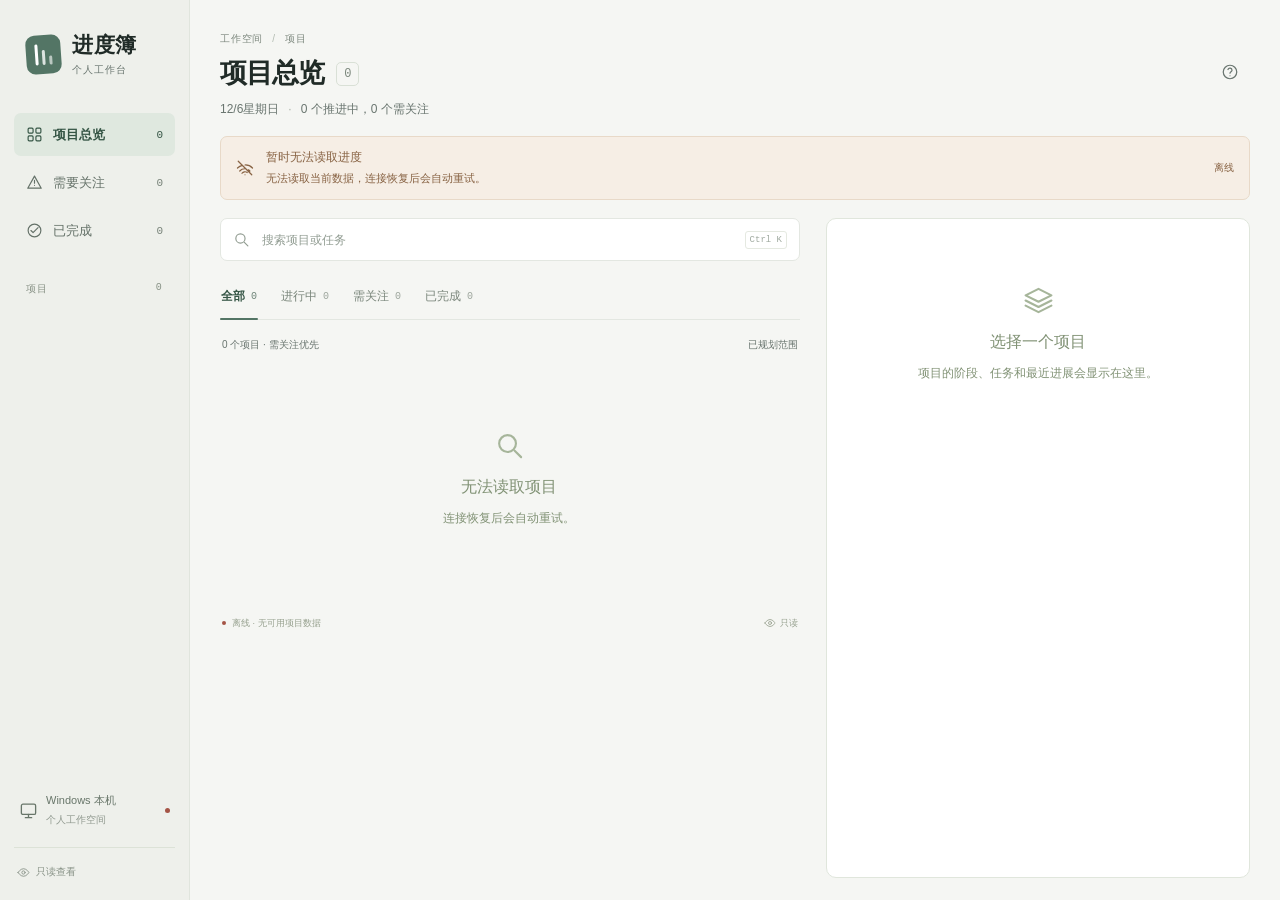
==== web/index.html @ 5579fc82 "接入真实项目查询并修正进度条状态颜色" ====
<!doctype html>
<html lang="zh-CN">
<head>
  <meta charset="UTF-8">
  <meta name="viewport" content="width=device-width, initial-scale=1, viewport-fit=cover">
  <meta name="theme-color" content="#F5F6F3">
  <meta name="description" content="个人项目进度看板，只读查看真实上报。">
  <title>进度簿 · 项目总览</title>
  <link rel="icon" href="data:image/svg+xml,%3Csvg xmlns='http://www.w3.org/2000/svg' viewBox='0 0 40 40'%3E%3Crect width='40' height='40' rx='10' fill='%23537565'/%3E%3Cpath d='M12 28V12M20 28V17M28 28V22' stroke='white' stroke-width='3' stroke-linecap='round'/%3E%3C/svg%3E">
  <style>:root {
  color-scheme: light;
  --canvas: #f5f6f3; --surface: #fff; --sidebar: #eef0eb;
  --ink: #202b27; --muted: #69756f; --faint: #8a938c; --line: #e3e7e1;
  --accent: #537565; --accent-dark: #365646; --accent-soft: #edf3ee;
  --amber: #986124; --amber-soft: #faf2e5; --red: #a45446; --red-soft: #faeeeb;
  --blue: #557386; --mono: "SFMono-Regular", Consolas, "Liberation Mono", monospace;
  --sans: -apple-system, BlinkMacSystemFont, "Segoe UI", "PingFang SC", "Microsoft YaHei", sans-serif;
}
* { box-sizing: border-box; }
html, body { margin: 0; min-height: 100%; }
body { font-family: var(--sans); font-size: 14px; color: var(--ink); background: var(--canvas); -webkit-font-smoothing: antialiased; }
button, input, select { font: inherit; }
button, a, summary { -webkit-tap-highlight-color: transparent; }
button { color: inherit; cursor: pointer; }
button, input { border-radius: 0; }
button { border: 0; background: none; }
a { color: inherit; text-decoration: none; }
button:focus-visible, a:focus-visible, summary:focus-visible, input:focus-visible, [tabindex]:focus-visible { outline: 2px solid var(--accent); outline-offset: 3px; }
button:disabled { cursor: default; }
[hidden] { display: none !important; }
svg { display: block; width: 18px; height: 18px; flex: 0 0 auto; stroke-width: 1.65; }
[data-icon] { display: inline-flex; align-items: center; justify-content: center; flex: 0 0 auto; }
.app-shell { display: flex; height: 100vh; height: 100dvh; min-height: 620px; }
.skip-link { position: fixed; left: 16px; top: -100px; background: white; padding: 12px 18px; z-index: 100; border: 1px solid var(--accent); border-radius: 6px; }
.skip-link:focus { top: 12px; }
.sidebar { flex: 0 0 190px; display: flex; flex-direction: column; background: var(--sidebar); border-right: 1px solid #e0e5dd; padding: 31px 14px 0; }
.brand { display: flex; align-items: center; gap: 11px; padding: 0 12px 36px; font-size: 21px; font-weight: 650; letter-spacing: .03em; }
.brand small { display: block; margin-top: 4px; font-size: 10px; letter-spacing: .1em; font-weight: 450; color: var(--muted); }
.brand-mark { width: 35px; height: 39px; background: var(--accent); border-radius: 9px; display: flex; align-items: flex-end; justify-content: center; gap: 4px; padding-bottom: 9px; transform: rotate(-4deg); }
.brand-mark i { width: 3px; height: 21px; border-radius: 2px; background: white; }
.brand-mark i:nth-child(2) { height: 15px; opacity: .8; }
.brand-mark i:nth-child(3) { height: 9px; opacity: .6; }
.primary-nav { display: grid; gap: 5px; }
.nav-button { width: 100%; display: flex; align-items: center; gap: 10px; padding: 11px 12px; min-height: 43px; color: #647168; font-size: 13px; text-align: left; border-radius: 7px; }
.nav-button:hover { background: #e6ebe3; }
.nav-button.active { background: #dfe8df; color: var(--accent-dark); font-weight: 600; }
.nav-button svg { width: 17px; height: 17px; }
.nav-count { margin-left: auto; font: 11px var(--mono); color: #788379; }
.nav-button.active .nav-count { color: var(--accent-dark); }
.side-section-label { display: flex; justify-content: space-between; padding: 30px 12px 12px; color: #889286; font-size: 10px; letter-spacing: .12em; }
.side-section-label span { font: 10px var(--mono); }
.side-projects { display: grid; gap: 2px; }
.side-project { min-height: 37px; display: flex; align-items: center; gap: 10px; padding: 8px 12px; color: #6b756c; font-size: 12px; border-radius: 6px; }
.side-project:hover, .side-project.selected { color: var(--ink); background: #e7ebe3; }
.tiny-dot { width: 6px; height: 6px; border-radius: 50%; background: var(--faint); flex: 0 0 auto; }
.tiny-dot.active { background: var(--accent); box-shadow: 0 0 0 3px #dfe8de; }
.tiny-dot.blocked { background: var(--red); }
.tiny-dot.review { background: var(--amber); }
.tiny-dot.complete { background: #89988b; }
.sidebar-bottom { margin-top: auto; padding-top: 28px; }
.source-machine { display: flex; align-items: center; gap: 8px; margin: 0 5px 20px; color: #68766a; font-size: 11px; }
.source-machine svg { width: 19px; height: 19px; }
.source-machine small { display: block; font-size: 10px; margin-top: 5px; color: #90998f; }
.source-dot { margin-left: auto; width: 5px; height: 5px; border-radius: 50%; background: #81917f; }
.sidebar-foot { border-top: 1px solid #dce2d7; padding: 17px 3px 21px; color: #8a9489; font-size: 10px; display: flex; align-items: center; gap: 6px; }
.sidebar-foot svg { width: 13px; height: 13px; }
.foot-version { margin-left: auto; font: 9px var(--mono); }
.main { flex: 1; min-width: 0; display: flex; flex-direction: column; padding: 0 30px 22px; }
.main:focus { outline: none; }
.page-header { flex: 0 0 auto; display: flex; align-items: center; justify-content: space-between; gap: 20px; padding: 31px 0 26px; }
.eyebrow { display: flex; align-items: center; gap: 9px; color: #7d887e; font-size: 10px; letter-spacing: .08em; line-height: 1.5; }
.kicker-slash { color: #b2bbb1; }
.mini-brand, .mobile-kicker { display: none; }
.page-heading h1 { font-size: 27px; line-height: 1.25; font-weight: 600; margin: 11px 0 9px; letter-spacing: -.035em; display: flex; align-items: center; gap: 12px; }
.heading-count { font: 12px var(--mono); color: #7c887d; padding: 4px 7px; border: 1px solid #d9e0d6; border-radius: 5px; letter-spacing: 0; }
.page-subtitle { display: flex; gap: 9px; align-items: center; color: var(--muted); font-size: 11px; margin: 0; line-height: 1.5; }
.sub-dot { color: #aab3a7; }
.header-actions { display: flex; align-items: center; gap: 11px; align-self: flex-start; padding-top: 21px; }
.icon-button { width: 40px; height: 40px; display: inline-flex; align-items: center; justify-content: center; color: var(--muted); border-radius: 7px; flex: 0 0 auto; }
.icon-button:hover { background: #e8ede5; color: var(--accent-dark); }
.demo-menu { position: relative; z-index: 20; }
.demo-menu > summary { display: flex; align-items: center; gap: 7px; height: 37px; padding: 0 11px; border: 1px solid #dae1d6; border-radius: 6px; cursor: pointer; font-size: 11px; color: #707c70; list-style: none; background: #f9faf7; }
.demo-menu > summary::-webkit-details-marker { display: none; }
.demo-menu > summary svg { width: 12px; height: 12px; }
.demo-mark { width: 5px; height: 5px; background: #8a9a83; border-radius: 50%; }
.demo-options { position: absolute; top: 44px; right: 0; width: 208px; padding: 8px; background: white; border: 1px solid var(--line); border-radius: 9px; box-shadow: 0 8px 30px #24392a10; }
.demo-options p { font-size: 10px; color: var(--faint); margin: 6px 8px 9px; }
.demo-options button { width: 100%; display: flex; align-items: center; gap: 9px; padding: 12px 9px; border-radius: 5px; font-size: 12px; text-align: left; }
.demo-options button:hover { background: var(--accent-soft); }
.demo-options button svg { width: 15px; height: 15px; color: var(--muted); }
.option-check { margin-left: auto; color: var(--accent); }
.demo-options small { display: block; color: var(--faint); font-size: 10px; line-height: 1.7; border-top: 1px solid var(--line); margin-top: 5px; padding: 10px 8px 5px; }
.offline-banner { flex: 0 0 auto; display: flex; align-items: center; gap: 12px; background: #f6eee5; border: 1px solid #e8d9c8; border-radius: 7px; color: #886344; padding: 12px 15px; margin: -8px 0 18px; }
.offline-banner strong { display: block; font-size: 12px; font-weight: 550; margin-bottom: 4px; }
.offline-banner div > span { font-size: 11px; line-height: 1.6; display: block; }
.offline-tag { margin-left: auto; font-size: 10px; flex: 0 0 auto; }
.workspace { display: grid; grid-template-columns: minmax(350px, 1fr) minmax(355px, 424px); gap: 26px; min-height: 0; flex: 1; }
.project-panel { display: flex; flex-direction: column; min-height: 0; min-width: 0; }
.search-wrap { display: flex; align-items: center; gap: 10px; background: white; border: 1px solid var(--line); border-radius: 7px; padding: 0 12px; height: 43px; flex: 0 0 auto; }
.search-wrap:focus-within { border-color: #92a694; box-shadow: 0 0 0 2px #5375650c; }
.search-wrap svg { color: #919c91; width: 17px; height: 17px; }
.search-wrap input { flex: 1; width: 0; min-width: 0; border: 0; outline: none; font-size: 12px; height: 40px; background: transparent; color: var(--ink); }
.search-wrap input::placeholder { color: #929d93; opacity: 1; }
.search-wrap input:focus-visible { outline: none; }
.search-wrap kbd { font: 9px var(--mono); color: #a0aaa0; border: 1px solid #e5e9e1; border-radius: 3px; padding: 3px 4px; white-space: nowrap; }
.filters { display: flex; border-bottom: 1px solid var(--line); gap: 22px; margin-top: 14px; flex: 0 0 auto; }
.filter-button { display: inline-flex; align-items: center; gap: 6px; height: 44px; padding: 0 1px 2px; color: #7a867b; font-size: 11px; position: relative; white-space: nowrap; }
.filter-button span { font: 10px var(--mono); opacity: .7; }
.filter-button.active { color: var(--accent-dark); font-weight: 600; }
.filter-button.active::after { content: ''; position: absolute; bottom: -1px; height: 2px; left: 0; right: 0; background: var(--accent); border-radius: 3px; }
.list-caption { color: #95a092; font-size: 10px; display: flex; align-items: center; justify-content: space-between; padding: 18px 2px 11px; flex: 0 0 auto; }
.project-scroll { overflow: auto; scrollbar-width: thin; scrollbar-color: #d8dfd3 transparent; min-height: 0; padding: 1px 3px 8px 1px; }
.project-list { display: grid; gap: 9px; }
.project-row { position: relative; display: block; width: 100%; border: 1px solid #e3e7df; background: #fbfcf9; padding: 17px 16px 16px; border-radius: 9px; text-align: left; transition: border-color .15s, background .15s; }
.project-row:hover { background: white; border-color: #bcccbc; }
.project-row.selected { background: white; border-color: #9caf9d; box-shadow: 0 2px 7px #364b3406; }
.project-row.selected::before { content: ''; position: absolute; left: -1px; top: 22px; bottom: 22px; width: 3px; border-radius: 0 3px 3px 0; background: var(--accent); }
.row-top { display: flex; align-items: center; gap: 11px; min-width: 0; }
.project-icon { display: inline-flex; align-items: center; justify-content: center; width: 36px; height: 36px; border-radius: 8px; flex: 0 0 auto; color: #65816b; background: #eaf0e6; }
.project-icon svg { width: 20px; height: 20px; stroke-width: 1.6; }
.project-icon.sand { color: #9c8154; background: #f1eadd; }
.project-icon.plum { color: #88788b; background: #eee8ed; }
.project-icon.blue { color: #6d8791; background: #e7eef0; }
.project-icon.stone { color: #7f897e; background: #ecede7; }
.row-identity { min-width: 0; flex: 1; }
.row-identity strong { font-size: 14px; font-weight: 600; line-height: 1.5; display: block; overflow-wrap: anywhere; }
.row-wave { display: block; color: #919a8e; font-size: 10px; margin-top: 3px; line-height: 1.5; }
.row-wave .wave-code { font-family: var(--mono); letter-spacing: -.025em; color: #748571; margin-right: 5px; }
.status-tag { display: inline-flex; align-items: center; gap: 5px; font-size: 10px; line-height: 1.3; padding: 5px 7px; border-radius: 4px; color: #6f7b6d; background: #eff2eb; white-space: nowrap; flex: 0 0 auto; font-weight: 450; }
.status-tag::before { content: ''; width: 4px; height: 4px; border-radius: 50%; background: currentColor; }
.status-tag.active { color: #527363; background: #edf3ee; }
.status-tag.blocked, .status-tag.failed { color: var(--red); background: var(--red-soft); }
.status-tag.review, .status-tag.waiting { color: var(--amber); background: var(--amber-soft); }
.status-tag.done, .status-tag.complete { color: #74856d; background: #edf1e8; }
.status-tag.todo, .status-tag.planning { color: #879180; background: #eff1eb; }
.row-summary { font-size: 11px; color: #73806f; line-height: 1.65; margin: 13px 0 12px; overflow: hidden; text-overflow: ellipsis; white-space: nowrap; }
.row-bottom { display: flex; align-items: center; gap: 10px; }
.row-bottom progress { flex: 1; min-width: 24px; }
progress { display: block; appearance: none; -webkit-appearance: none; border: none; height: 4px; background: #e8ede5; border-radius: 6px; overflow: hidden; color: var(--accent); }
progress::-webkit-progress-bar { background: #e8ede5; border-radius: 6px; }
progress::-webkit-progress-value { background: var(--accent); border-radius: 6px; }
progress::-moz-progress-bar { background: var(--accent); border-radius: 6px; }
progress.blocked { color: var(--red); }
progress.blocked::-webkit-progress-value, .project-row[data-status="blocked"] progress::-webkit-progress-value { background: var(--red); }
progress.blocked::-moz-progress-bar, .project-row[data-status="blocked"] progress::-moz-progress-bar { background: var(--red); }
progress.review { color: var(--amber); }
progress.review::-webkit-progress-value, .project-row[data-status="review"] progress::-webkit-progress-value { background: var(--amber); }
progress.review::-moz-progress-bar, .project-row[data-status="review"] progress::-moz-progress-bar { background: var(--amber); }
.project-row[data-status="complete"] progress::-webkit-progress-value { background: #91a187; }
.project-row[data-status="complete"] progress::-moz-progress-bar { background: #91a187; }
.row-count { font: 10px var(--mono); color: #8d9788; min-width: 33px; text-align: right; }
.row-count b { color: #5d715b; font-weight: 500; }
.row-percent { font: 11px var(--mono); min-width: 30px; color: #657860; text-align: right; }
.row-updated { color: #99a18f; font-size: 10px; white-space: nowrap; min-width: 62px; text-align: right; padding-left: 8px; border-left: 1px solid #e8ebe2; margin-left: 1px; }
.unplanned-track { flex: 1; height: 4px; border-radius: 5px; background: repeating-linear-gradient(90deg, #dfe4d8 0, #dfe4d8 5px, transparent 5px, transparent 9px); }
.list-footer { display: flex; align-items: center; gap: 6px; color: #97a18f; font-size: 9px; flex: 0 0 auto; padding: 13px 2px 0; }
.snapshot-dot { width: 4px; height: 4px; border-radius: 50%; background: #99a88f; }
body[data-connection="offline"] .snapshot-dot, body[data-connection="offline"] .source-dot { background: var(--red); }
.read-only-label { display: inline-flex; align-items: center; gap: 4px; margin-left: auto; }
.read-only-label svg { width: 12px; height: 12px; }
.detail-panel { min-width: 0; overflow: auto; scrollbar-width: thin; scrollbar-color: #d8dfd3 transparent; border: 1px solid #e0e6dc; border-radius: 10px; background: white; }
.detail-panel:focus { outline: none; }
.detail-nav { height: 47px; padding: 0 23px; border-bottom: 1px solid #edf0e9; display: flex; align-items: center; justify-content: space-between; color: #929d8d; font-size: 10px; letter-spacing: .03em; }
.detail-nav .detail-nav-end { display: flex; align-items: center; gap: 6px; }
.detail-nav-end svg { width: 13px; height: 13px; }
.back-link { display: inline-flex; align-items: center; gap: 6px; min-height: 44px; font-size: 11px; color: #697c64; }
.back-link svg { width: 15px; height: 15px; }
.mobile-back { display: none; }
.detail-content { padding: 23px; }
.detail-project-heading { display: flex; align-items: center; gap: 12px; }
.detail-project-heading .project-icon { width: 41px; height: 41px; border-radius: 10px; }
.detail-title-wrap { flex: 1; min-width: 0; }
.detail-title-wrap h2 { font-size: 21px; font-weight: 600; line-height: 1.35; letter-spacing: -.035em; margin: 0 0 5px; overflow-wrap: anywhere; }
.category-label { font-size: 10px; color: #919d8b; }
.detail-description { color: #7a8672; line-height: 1.9; font-size: 11px; margin: 17px 0 23px; }
.metric-top { display: flex; align-items: baseline; justify-content: space-between; gap: 10px; margin-bottom: 10px; }
.metric-top > span { font-size: 11px; color: #7d8975; }
.metric-ratio { display: flex; gap: 9px; align-items: baseline; font-family: var(--mono); }
.metric-ratio strong { font-size: 27px; color: #3e5940; font-weight: 450; letter-spacing: -.065em; }
.metric-ratio strong small { font-size: 15px; letter-spacing: -.05em; margin-left: 2px; }
.metric-ratio > span { font-size: 11px; color: #8a9680; }
.detail-progress { width: 100%; height: 6px; }
.scope-note { display: flex; align-items: flex-start; gap: 6px; margin-top: 11px; font-size: 10px; line-height: 1.6; color: #909b86; }
.scope-note svg { width: 13px; height: 13px; margin-top: 1px; }
.scope-note.pending { color: #98784c; }
.focus-note { display: block; width: 100%; border-radius: 6px; text-align: left; padding: 12px 13px; margin-top: 21px; background: #f1f5ee; border-left: 2px solid #8fa286; }
.focus-note:hover { background: #ebf1e6; }
.focus-note.blocked { border-color: #c29775; background: #faf4ec; }
.focus-note.review { border-color: #c9ad6d; background: #faf7ed; }
.focus-label { display: flex; align-items: center; justify-content: space-between; color: #87977b; font-size: 9px; margin-bottom: 6px; letter-spacing: .04em; }
.focus-label svg { width: 13px; height: 13px; }
.focus-note strong { font-size: 11px; font-weight: 500; line-height: 1.7; display: block; color: #5b7350; }
.focus-note.blocked strong { color: #997755; }
.focus-note.review strong { color: #8b774f; }
.section-heading { display: flex; justify-content: space-between; align-items: center; gap: 12px; margin: 27px 0 13px; }
.section-heading h3 { font-size: 12px; font-weight: 600; margin: 0; letter-spacing: .015em; }
.section-heading > span { font: 9px var(--mono); color: #9aa58e; }
.wave { position: relative; border-bottom: 1px solid #edf0e8; }
.wave > summary { list-style: none; display: flex; align-items: center; min-height: 64px; gap: 12px; cursor: pointer; padding: 9px 0; }
.wave > summary::-webkit-details-marker { display: none; }
.wave-number { width: 27px; height: 28px; border: 1px solid #dce3d5; background: #f8faf5; color: #98a58b; border-radius: 6px; flex: 0 0 auto; font: 10px var(--mono); display: flex; align-items: center; justify-content: center; position: relative; }
.wave-number.complete { background: #eef4e9; color: #819671; border-color: #e2eadb; }
.wave-number.complete svg { width: 14px; height: 14px; }
.wave-number.current { color: white; background: var(--accent); border-color: var(--accent); }
.wave-number.undefined { background: transparent; border-style: dashed; }
.wave-title { flex: 1; min-width: 0; }
.wave-title strong { display: block; font-size: 12px; font-weight: 550; line-height: 1.5; overflow-wrap: anywhere; }
.wave-title small { display: block; font-size: 9px; color: #9aa98c; margin-top: 3px; }
.wave.current .wave-title small { color: #69865b; }
.wave-count { font: 10px var(--mono); color: #8c9b7f; white-space: nowrap; }
.wave-count.text { font-family: var(--sans); font-size: 9px; }
.wave-chevron { color: #a6b199; transition: transform .15s; }
.wave-chevron svg { width: 12px; height: 12px; }
.wave[open] .wave-chevron { transform: rotate(90deg); }
.wave-body { padding: 0 0 11px 12px; margin-left: 13px; border-left: 1px solid #e4eade; }
.task-row { display: flex; align-items: center; min-height: 44px; gap: 9px; border-radius: 5px; padding: 8px 7px 8px 10px; margin-left: 2px; }
.task-row:hover { background: #f3f6ef; }
.task-symbol { width: 15px; height: 15px; border: 1.4px solid #c9d2c0; border-radius: 50%; flex: 0 0 auto; color: #789567; display: inline-flex; align-items: center; justify-content: center; }
.task-symbol svg { width: 10px; height: 10px; stroke-width: 2.2; }
.task-symbol.done { background: #eaf2e4; border-color: #eaf2e4; }
.task-symbol.active { border-color: #638651; border-right-color: #d5e2cc; border-bottom-color: #d5e2cc; border-width: 2px; transform: rotate(-20deg); }
.task-symbol.waiting, .task-symbol.blocked { color: #b38451; border-color: #d6bb94; }
.task-name { font-size: 11px; line-height: 1.55; color: #6c7b61; flex: 1; min-width: 0; overflow-wrap: anywhere; }
.task-row[data-status="active"] .task-name { color: #3f6130; font-weight: 550; }
.task-row[data-status="done"] .task-name { color: #8f9e82; }
.task-hint { display: block; color: #9aa88d; font-size: 9px; margin-top: 3px; font-weight: 400; }
.task-code { font: 8px var(--mono); color: #a5b198; flex: 0 0 auto; }
.task-row > .task-chevron { width: 11px; height: 11px; color: #a5b396; }
.wave-empty { color: #98a58d; font-size: 11px; line-height: 1.85; padding: 4px 7px 8px 10px; }
.activity-list { list-style: none; margin: 0; padding: 0; }
.activity-list li { display: grid; grid-template-columns: 37px 1fr; gap: 11px; position: relative; padding: 0 0 19px; }
.activity-list time { font: 9px var(--mono); color: #a0ac93; line-height: 1.7; }
.activity-list li > div { padding-left: 14px; border-left: 1px solid #e3e9da; position: relative; }
.activity-list li > div::before { content: ''; position: absolute; left: -3px; top: 4px; width: 5px; height: 5px; border-radius: 50%; background: #91a680; box-shadow: 0 0 0 3px white; }
.activity-list li strong { display: block; font-size: 10px; color: #768969; line-height: 1.7; font-weight: 450; }
.activity-list li small { display: block; font-size: 9px; line-height: 1.65; color: #a3af94; margin-top: 3px; }
.detail-end { text-align: center; font-size: 9px; color: #b0b9a4; padding: 5px 0 4px; }
.task-breadcrumb { color: #96a389; font-size: 10px; line-height: 1.8; margin-bottom: 17px; overflow-wrap: anywhere; }
.task-heading { font-size: 22px; line-height: 1.55; font-weight: 600; letter-spacing: -.025em; margin: 0 0 12px; overflow-wrap: anywhere; }
.task-heading:focus { outline: none; }
.task-tags { display: flex; align-items: center; flex-wrap: wrap; gap: 9px; }
.task-id { font: 11px var(--mono); color: #819073; background: #f1f5eb; border: 1px solid #e5ecdb; padding: 5px 6px; border-radius: 4px; }
.task-copy { font-size: 12px; line-height: 1.95; color: #788a69; margin: 0; overflow-wrap: anywhere; }
.task-update { background: #f3f7ee; border-radius: 7px; padding: 15px; margin-top: 24px; }
.task-update .eyebrow { color: #9aab87; margin-bottom: 7px; }
.task-update p { margin: 0; font-size: 12px; line-height: 1.9; color: #6d8658; overflow-wrap: anywhere; }
.task-meta { display: grid; grid-template-columns: 1fr 1fr; gap: 10px; border-top: 1px solid var(--line); margin-top: 25px; padding-top: 17px; }
.task-meta small { display: block; color: #a1ae91; font-size: 10px; margin-bottom: 7px; }
.task-meta span { color: #7a9065; font-size: 11px; line-height: 1.7; }
.subtask-list { list-style: none; padding: 0; margin: 0; }
.subtask-list li { display: flex; align-items: center; gap: 11px; padding: 13px 0; border-bottom: 1px solid #edf2e6; font-size: 12px; line-height: 1.65; color: #728b5d; overflow-wrap: anywhere; }
.subtask-list li.done { color: #98aa87; }
.fine-note { margin: 11px 0 0; color: #a6b397; font-size: 10px; line-height: 1.8; }
.evidence-list { margin: 0; }
.evidence-list > div { padding: 12px 0; border-top: 1px solid #edf2e6; }
.evidence-list dt { color: #98aa83; font-size: 10px; margin-bottom: 6px; }
.evidence-list dd { margin: 0; color: #748e5e; font-size: 11px; line-height: 1.8; overflow-wrap: anywhere; }
.blocking-callout { background: #fbf3e8; border-left: 2px solid #cda468; padding: 14px; margin-top: 20px; border-radius: 4px; font-size: 12px; line-height: 1.9; color: #957145; }
.empty-state { padding: 66px 20px; text-align: center; color: #819275; }
.empty-state > svg { width: 31px; height: 31px; margin: 0 auto 16px; color: #a6b59a; }
.empty-state h2 { font-size: 16px; font-weight: 500; margin: 0 0 10px; }
.empty-state p { font-size: 12px; line-height: 1.8; margin: 0 auto; max-width: 270px; overflow-wrap: anywhere; }
.text-button { display: inline-flex; align-items: center; justify-content: center; color: var(--accent-dark); min-height: 44px; padding: 0 14px; font-size: 12px; border-radius: 5px; border: 1px solid #dbe6d0; margin-top: 18px; background: white; }
.rules-dialog { color: var(--ink); width: min(470px, calc(100vw - 36px)); max-height: calc(100dvh - 48px); border: 1px solid #dce5d3; border-radius: 12px; padding: 26px; background: white; box-shadow: 0 22px 80px #1e35252a; }
.rules-dialog::backdrop { background: #24332957; backdrop-filter: blur(3px); }
.dialog-top { display: flex; justify-content: space-between; align-items: center; margin: -9px -9px 12px 0; }
.rules-dialog h2 { font-size: 24px; letter-spacing: -.035em; font-weight: 600; margin: 0 0 12px; }
.dialog-intro { font-size: 12px; color: #859677; line-height: 1.7; margin: 0; }
.formula { display: flex; align-items: center; justify-content: space-between; gap: 9px; background: #f3f7ef; padding: 21px 18px; border-radius: 7px; margin: 23px 0; }
.formula > span { text-align: center; }
.formula strong { display: block; font: 26px var(--mono); color: #687e55; }
.formula small { display: block; font-size: 9px; color: #98ab84; margin-top: 6px; white-space: nowrap; }
.formula b { font-size: 18px; font-weight: 400; color: #b1c29f; }
.formula .formula-result strong { color: #426d2a; }
.formula em { font-size: 17px; font-style: normal; }
.rules-list { list-style: none; margin: 0; padding: 0; }
.rules-list li { padding: 13px 0; border-bottom: 1px solid #edf3e4; }
.rules-list strong { display: block; font-size: 12px; font-weight: 550; color: #6c8558; margin-bottom: 6px; }
.rules-list span { display: block; color: #96aa82; font-size: 11px; line-height: 1.8; }
.dialog-foot { font-size: 10px; color: #a6b994; line-height: 1.8; margin-top: 18px; }
.noscript { position: fixed; inset: auto 12px 12px; background: white; border: 1px solid var(--red); padding: 20px; z-index: 100; }
.row-identity strong { font-size: 15px; }
.row-wave, .row-summary, .row-updated, .list-caption, .category-label,
.detail-description, .scope-note, .wave-title small, .wave-count, .task-hint,
.task-code, .activity-list time, .activity-list li small, .task-breadcrumb,
.task-meta small, .fine-note, .evidence-list dt, .dialog-intro, .rules-list span,
.dialog-foot, .formula small { color: var(--muted); }
.row-wave { font-size: 11px; }
.row-summary, .filter-button, .detail-description { font-size: 12px; }
.status-tag { font-size: 11px; }
.page-subtitle { font-size: 12px; }
.scope-note { font-size: 11px; }
.section-heading h3 { font-size: 13px; }
.task-name { font-size: 12px; color: #5f7064; }
.task-row[data-status="done"] .task-name { color: #6d7b70; }
.task-hint { font-size: 10px; }
.wave-title small { font-size: 10px; }
.activity-list li strong { font-size: 11px; color: #637267; }
.activity-list li small, .task-code { font-size: 10px; }
.task-copy, .task-update p, .evidence-list dd, .task-meta span,
.subtask-list li, .subtask-list li.done, .rules-list strong { color: #5f7064; }
.task-copy, .task-update p { font-size: 13px; }
.focus-note strong { font-size: 12px; }
.focus-label { color: #6b7d65; font-size: 10px; }
.evidence-list dd { font-size: 12px; }
@media (min-width: 1700px) { .sidebar { flex-basis: 214px; padding-left: 22px; padding-right: 22px; } .main { padding-left: 42px; padding-right: 42px; } .workspace { grid-template-columns: minmax(380px, 1fr) minmax(430px, 520px); gap: 32px; } .project-row { padding: 22px; } .row-identity strong { font-size: 16px; } .row-summary { font-size: 12px; } .detail-content { padding: 28px; } }
@media (min-width: 1001px) and (max-width: 1190px) { .sidebar { flex-basis: 162px; padding-left: 10px; padding-right: 10px; } .main { padding-left: 20px; padding-right: 20px; } .workspace { grid-template-columns: minmax(305px, 1fr) 345px; gap: 17px; } .filters { gap: 15px; } .row-updated { display: none; } .detail-content { padding: 19px; } .brand { padding-left: 6px; font-size: 19px; gap: 8px; } }
@media (max-width: 1000px) {
  .app-shell { height: auto; min-height: 100vh; min-height: 100dvh; display: block; }
  .sidebar { display: none; }
  .main { display: block; padding: max(0px, env(safe-area-inset-top)) 20px max(22px, env(safe-area-inset-bottom)); max-width: 680px; margin: auto; }
  .page-header { padding: 24px 0 22px; gap: 8px; position: relative; }
  .page-heading h1 { font-size: 27px; margin-top: 19px; margin-bottom: 9px; }
  .desktop-kicker, .kicker-slash { display: none; }
  .mobile-kicker { display: inline; color: #677e5c; letter-spacing: .08em; font-size: 11px; }
  .eyebrow { gap: 7px; }
  .mini-brand { display: inline-flex; align-items: flex-end; gap: 3px; width: 17px; height: 16px; padding-bottom: 1px; margin-right: 1px; }
  .mini-brand i { width: 3px; height: 15px; border-radius: 1px; background: #6b8858; }
  .mini-brand i:nth-child(2) { height: 10px; background: #92a982; }
  .mini-brand i:nth-child(3) { height: 6px; background: #b7c6aa; }
  .page-heading > .eyebrow { font-size: 0; }
  .page-subtitle { font-size: 11px; gap: 7px; }
  .header-actions { padding-top: 0; gap: 0; margin-right: -5px; position: absolute; top: 13px; right: 0; }
  .demo-menu > summary { min-height: 44px; height: 44px; border: 0; background: transparent; padding: 0 7px; gap: 5px; font-size: 10px; }
  .rules-button { width: 44px; height: 44px; }
  .rules-button svg { width: 16px; height: 16px; }
  .workspace { display: block; }
  .search-wrap { height: 44px; }
  .search-wrap input { font-size: 16px; }
  .search-wrap input::placeholder { font-size: 12px; }
  .search-wrap kbd { display: none; }
  .filters { gap: 0; justify-content: space-between; margin-top: 11px; }
  .filter-button { font-size: 12px; gap: 5px; min-height: 46px; padding: 0 2px; }
  .list-caption { padding-top: 16px; padding-bottom: 11px; font-size: 9px; }
  .project-scroll { overflow: visible; padding: 1px 0; }
  .project-list { gap: 10px; }
  .project-row { padding: 16px 15px; border-radius: 9px; background: #fcfdf9; }
  .project-row.selected { background: #fcfdf9; border-color: #e3e7df; box-shadow: none; }
  .project-row.selected::before { display: none; }
  .row-identity strong { font-size: 15px; }
  .row-wave { font-size: 10px; }
  .row-top { gap: 10px; }
  .status-tag { font-size: 10px; padding: 5px 6px; }
  .project-icon { width: 35px; height: 35px; }
  .row-summary { margin: 12px 0 13px; font-size: 12px; }
  .row-bottom { gap: 9px; }
  .row-updated { min-width: 53px; font-size: 9px; padding-left: 7px; }
  .row-count, .row-percent { font-size: 10px; }
  .list-footer { font-size: 9px; padding: 17px 2px 0; }
  .detail-panel { display: none; border: 0; border-radius: 0; overflow: visible; background: var(--canvas); }
  body:not([data-view="home"]) .project-panel { display: none; }
  body:not([data-view="home"]) .detail-panel { display: block; }
  body:not([data-view="home"]) .page-header { padding-top: 16px; padding-bottom: 0; height: 57px; align-items: flex-start; }
  body:not([data-view="home"]) .page-heading h1, body:not([data-view="home"]) .page-subtitle { display: none; }
  body:not([data-view="home"]) .page-heading > .eyebrow { margin-top: 9px; }
  .detail-nav { padding: 0; height: 48px; border-color: #e0e8d8; margin-bottom: 20px; }
  .desktop-detail-label { display: none; }
  .mobile-back { display: inline-flex; }
  .back-link { font-size: 12px; }
  .detail-nav-end { font-size: 10px; color: #a1b18f; }
  .detail-content { padding: 0; }
  .detail-title-wrap h2 { font-size: 24px; line-height: 1.4; }
  .detail-project-heading { gap: 13px; }
  .detail-project-heading .project-icon { width: 45px; height: 45px; }
  .category-label { font-size: 10px; }
  .detail-description { font-size: 13px; line-height: 1.85; margin-top: 19px; }
  .detail-project-heading > .status-tag { font-size: 9px; }
  .metric-top { margin-bottom: 11px; }
  .metric-top > span { font-size: 11px; }
  .metric-ratio strong { font-size: 30px; }
  .scope-note { font-size: 11px; margin-top: 12px; }
  .focus-note { background: #eaf1e3; margin-top: 22px; padding: 13px; }
  .focus-note strong { font-size: 12px; }
  .focus-label { font-size: 10px; }
  .section-heading { margin-top: 30px; margin-bottom: 14px; }
  .section-heading h3 { font-size: 14px; }
  .wave > summary { min-height: 69px; }
  .wave-title strong { font-size: 13px; }
  .wave-title small { font-size: 10px; }
  .wave-count { font-size: 11px; }
  .wave { border-color: #e1e8d8; }
  .wave-number { background: #f9fcf4; width: 28px; height: 30px; }
  .task-row { min-height: 48px; padding-top: 10px; padding-bottom: 10px; }
  .task-name { font-size: 13px; }
  .task-code { font-size: 9px; }
  .task-hint { font-size: 11px; }
  .wave-body { border-color: #dce7d0; }
  .wave-empty { font-size: 12px; }
  .activity-list li strong { font-size: 11px; }
  .activity-list li small { font-size: 10px; }
  .activity-list li > div::before { box-shadow: 0 0 0 3px var(--canvas); }
  .activity-list li { grid-template-columns: 41px 1fr; padding-bottom: 22px; }
  .activity-list time { font-size: 10px; }
  .detail-end { font-size: 10px; padding: 16px 0 6px; }
  .task-heading { font-size: 24px; line-height: 1.55; }
  .task-copy, .task-update p { font-size: 14px; }
  .task-update { background: #eaf2e1; }
  .task-meta span, .evidence-list dd { font-size: 12px; }
  .task-meta small, .evidence-list dt { font-size: 11px; }
  .subtask-list li { font-size: 13px; }
  .offline-banner { margin: -3px 0 17px; padding: 12px; align-items: flex-start; gap: 9px; }
  .offline-banner > [data-icon] { margin-top: 2px; }
  .offline-tag { display: none; }
  .offline-banner strong { font-size: 11px; }
  .offline-banner div > span { font-size: 10px; }
  body:not([data-view="home"]) .offline-banner { margin-top: 5px; }
  .rules-dialog { padding: 22px; }
  .rules-dialog h2 { font-size: 22px; }
  .formula { padding: 20px 13px; }
  .rules-list strong { font-size: 12px; }
  .rules-list span { font-size: 12px; }
}
@media (prefers-reduced-motion: reduce) { *, *::before, *::after { transition: none !important; scroll-behavior: auto !important; } }
</style>
</head>
<body data-view="home">
  <a class="skip-link" href="#main-content" data-action="skip">跳到主要内容</a>
  <div class="app-shell">
    <aside class="sidebar" aria-label="工作台导航">
      <a class="brand" href="#" aria-label="进度簿首页"><span class="brand-mark" aria-hidden="true"><i></i><i></i><i></i></span><span>进度簿<small>个人工作台</small></span></a>
      <nav class="primary-nav" aria-label="查看范围" id="primary-nav"></nav>
      <div class="side-section-label">项目<span id="side-project-count">0</span></div>
      <nav class="side-projects" aria-label="项目快捷入口" id="side-projects"></nav>
      <div class="sidebar-bottom">
        <div class="source-machine"><span data-icon="monitor"></span><div>Windows 本机<small>个人工作空间</small></div><span class="source-dot" aria-hidden="true"></span></div>
        <div class="sidebar-foot"><span data-icon="eye"></span>只读查看</div>
      </div>
    </aside>
    <main class="main" id="main-content" tabindex="-1">
      <header class="page-header">
        <div class="page-heading">
          <div class="eyebrow"><span class="mini-brand" aria-hidden="true"><i></i><i></i><i></i></span><span class="desktop-kicker">工作空间</span><span class="mobile-kicker">进度簿</span><span class="kicker-slash">/</span>项目</div>
          <h1>项目总览<span class="heading-count" id="heading-count">0</span></h1>
          <p class="page-subtitle"><span id="date-label"></span><span class="sub-dot">·</span><span id="overview-summary"></span></p>
        </div>
        <div class="header-actions">
          <button class="icon-button rules-button" type="button" data-action="rules" aria-label="查看进度计算方式" title="进度计算方式"><span data-icon="help"></span></button>
        </div>
      </header>
      <div class="offline-banner" id="offline-banner" hidden role="status"><span data-icon="wifiOff"></span><div><strong>暂时无法读取进度</strong><span>无法读取当前数据，连接恢复后会自动重试。</span></div><span class="offline-tag">离线</span></div>
      <div class="workspace">
        <section class="project-panel" aria-label="项目列表">
          <div class="search-wrap"><span data-icon="search"></span><input id="project-search" type="search" placeholder="搜索项目或任务" aria-label="搜索项目或任务" autocomplete="off"><kbd aria-hidden="true">Ctrl K</kbd></div>
          <div class="filters" id="filters" role="group" aria-label="筛选项目"></div>
          <div class="list-caption"><span id="list-caption"></span><span>已规划范围</span></div>
          <div class="project-scroll" id="project-scroll"><div id="project-list" class="project-list" role="list"></div></div>
          <div class="list-footer"><span class="snapshot-dot" aria-hidden="true"></span><span id="snapshot-label">正在读取项目…</span><span class="read-only-label"><span data-icon="eye"></span>只读</span></div>
        </section>
        <aside class="detail-panel" id="detail-panel" aria-label="项目详情" tabindex="-1"></aside>
      </div>
    </main>
  </div>
  <dialog class="rules-dialog" id="rules-dialog" aria-labelledby="rules-title">
    <div class="dialog-top"><span class="eyebrow">计量口径</span><button class="icon-button" type="button" data-action="close-rules" aria-label="关闭计算说明"><span data-icon="close"></span></button></div>
    <h2 id="rules-title">每个 Task，算一步。</h2>
    <p class="dialog-intro">百分比表示已规划任务的实施完成比例。</p>
    <div class="formula"><span><strong>12</strong><small>已完成 Task</small></span><b>÷</b><span><strong>20</strong><small>已规划 Task</small></span><b>=</b><span class="formula-result"><strong>60<em>%</em></strong><small>范围内进度</small></span></div>
    <ul class="rules-list"><li><strong>通过检查才计入完成</strong><span>人工验收独立标记，待验收不抵消已完成的实施工作。</span></li><li><strong>子项不增加 Task 数量</strong><span>Wave 用于分组，子项用于展示细节；项目比例直接汇总 Task。</span></li><li><strong>未拆分的计划明确标注</strong><span>未来 Wave 待细化时，不将已有任务的 100% 当成全项目完成。</span></li></ul>
    <div class="dialog-foot">数据由项目主动上报；最后上报时间与页面刷新时间分别计算。</div>
  </dialog>
  <noscript><main class="static-preview">请启用 JavaScript 查看实时项目进度。</main></noscript>
  <script>(function (root) {
  'use strict';
  function summarize(project) {
    const waves = project.waves || [];
    const tasks = waves.flatMap(wave => wave.tasks || []).filter(task => task.status !== 'cancelled');
    const completed = tasks.filter(task => task.status === 'done' && task.verified === true);
    return {
      done: completed.length,
      total: tasks.length,
      percent: tasks.length ? Math.round(completed.length / tasks.length * 100) : null,
      unplannedWaves: waves.filter(wave => wave.defined === false).length,
      pendingAcceptance: (project.acceptance === 'pending' ? 1 : 0)
        + waves.filter(wave => wave.acceptance === 'pending').length
        + completed.filter(task => task.acceptance === 'pending').length,
    };
  }
  function matches(project, query) {
    const needle = query.trim().toLocaleLowerCase();
    if (!needle) return true;
    const taskText = task => [task.title, task.summary, ...(task.children || []).map(taskText)].join(' ');
    const text = [project.name, project.description, project.summary,
      ...(project.waves || []).flatMap(wave => [wave.name, ...(wave.tasks || []).map(taskText)]),
    ].join(' ').toLocaleLowerCase();
    return text.includes(needle);
  }
  function adaptResponse(response) {
    if (!response || !Array.isArray(response.projects)) throw new Error('Invalid projects response');
    if (typeof response.server_time !== 'string' || Number.isNaN(Date.parse(response.server_time))) throw new Error('Invalid server_time');
    return response.projects.map(project => {
      if (!project || typeof project.id !== 'string' || typeof project.name !== 'string' || !Array.isArray(project.waves) || !Array.isArray(project.updates) || typeof project.receivedAt !== 'string' || Number.isNaN(Date.parse(project.receivedAt))) throw new Error('Invalid project');
      return {
        ...project,
        waves: project.waves.map(wave => ({ ...wave, tasks: (wave.tasks || []).map(task => ({
          ...task, children: task.children || [], evidence: task.evidence || [],
        })) })),
        updates: project.updates.map(update => ({ ...update })),
      };
    });
  }
  const api = Object.freeze({ summarize, matches, adaptResponse });
  root.ProgressModel = api;
  if (typeof module !== 'undefined' && module.exports) module.exports = api;
})(globalThis);
</script>
  <script>const DashboardConfig = { mode: 'live', projects: [] };</script>
  <script>(function (root) {
  'use strict';
  function createLiveFeed({ url = '/api/v1/projects', visibility = document, intervalMs = 15000, timeoutMs = 8000, onState }) {
    let projects = [];
    let timer = null;
    let controller = null;
    let pending = false;
    let running = false;
    let stopped = true;

    function schedule() {
      clearTimeout(timer);
      if (!stopped && !visibility.hidden) timer = setTimeout(refresh, intervalMs);
    }
    async function refresh() {
      if (stopped || visibility.hidden) return;
      if (running) { pending = true; return; }
      clearTimeout(timer);
      running = true;
      controller = new AbortController();
      const timeout = setTimeout(() => controller.abort(), timeoutMs);
      try {
        const response = await fetch(url, { signal: controller.signal, cache: 'no-store', credentials: 'same-origin' });
        if (!response.ok) throw new Error(`HTTP ${response.status}`);
        projects = ProgressModel.adaptResponse(await response.json());
        if (!stopped) onState({ status: 'online', projects });
      } catch (error) {
        if (!stopped) onState({ status: 'offline', projects, error });
      } finally {
        clearTimeout(timeout);
        controller = null;
        running = false;
        if (pending && !visibility.hidden) { pending = false; refresh(); }
        else schedule();
      }
    }
    function onVisibility() {
      if (visibility.hidden) { clearTimeout(timer); pending = false; }
      else refresh();
    }
    function start() {
      if (!stopped) return;
      stopped = false;
      visibility.addEventListener('visibilitychange', onVisibility);
      refresh();
    }
    function stop() {
      stopped = true;
      pending = false;
      clearTimeout(timer);
      controller?.abort();
      visibility.removeEventListener('visibilitychange', onVisibility);
    }
    const api = { start, stop, refresh };
    return api;
  }
  root.LiveFeed = { createLiveFeed };
  if (typeof module !== 'undefined' && module.exports) module.exports = { createLiveFeed };
})(globalThis);

(function () {
  'use strict';
  const live = DashboardConfig.mode === 'live';
  let projects = DashboardConfig.projects || [];
  const dateLabel = live ? new Date().toLocaleDateString('zh-CN', { month: 'numeric', day: 'numeric', weekday: 'long' }) : DashboardConfig.dateLabel;
  const { summarize, matches } = ProgressModel;
  const $ = selector => document.querySelector(selector);
  const esc = value => String(value ?? '').replace(/[&<>"']/g, character => ({ '&': '&amp;', '<': '&lt;', '>': '&gt;', '"': '&quot;', "'": '&#39;' }[character]));
  const localTime = value => {
    if (!value || Number.isNaN(Date.parse(value))) return '时间未知';
    const at = new Date(value);
    return at.toLocaleString('zh-CN', { ...(at.getFullYear() === new Date().getFullYear() ? {} : { year: 'numeric' }), month: 'numeric', day: 'numeric', hour: '2-digit', minute: '2-digit' });
  };
  const reported = project => live ? localTime(project.receivedAt) : project.updated;
  let connection = 'loading';
  const shapes = {
    grid: '<rect x="3" y="3" width="7" height="7" rx="1.5"/><rect x="14" y="3" width="7" height="7" rx="1.5"/><rect x="3" y="14" width="7" height="7" rx="1.5"/><rect x="14" y="14" width="7" height="7" rx="1.5"/>',
    book: '<path d="M4 4h6a3 3 0 0 1 3 3v14a4 4 0 0 0-4-2H4z"/><path d="M13 7a3 3 0 0 1 3-3h4v15h-4a4 4 0 0 0-3 2"/><path d="M7 8h3M7 11h3"/>',
    receipt: '<path d="M5 3l3 2 4-2 4 2 3-2v18l-3-2-4 2-4-2-3 2z"/><path d="M9 9h6M9 13h6"/>',
    image: '<rect x="3" y="4" width="18" height="16" rx="3"/><circle cx="8" cy="9" r="1.5"/><path d="m21 16-5-5-7 8M3 16l4-4 4 3"/>',
    bookmark: '<path d="M6 3h12v18l-6-4-6 4z"/><path d="M9 7h6M9 10h4"/>',
    globe: '<circle cx="12" cy="12" r="9"/><path d="M3 12h18M12 3c-5 5-5 13 0 18 5-5 5-13 0-18z"/>',
    monitor: '<rect x="3" y="4" width="18" height="13" rx="2"/><path d="M8 21h8M12 17v4"/>',
    eye: '<path d="M2 12s4-7 10-7 10 7 10 7-4 7-10 7S2 12 2 12z"/><circle cx="12" cy="12" r="3"/>',
    search: '<circle cx="10.5" cy="10.5" r="6.5"/><path d="m16 16 5 5"/>',
    help: '<circle cx="12" cy="12" r="9"/><path d="M9.3 8.7a2.8 2.8 0 0 1 5.4.9c0 2-2.7 2-2.7 4M12 17h.01"/>',
    chevronDown: '<path d="m6 9 6 6 6-6"/>',
    chevronRight: '<path d="m9 5 7 7-7 7"/>',
    arrowLeft: '<path d="m10 5-7 7 7 7M3 12h18"/>',
    arrowUpRight: '<path d="M6 18 18 6M6 6h12v12"/>',
    arrowRight: '<path d="M4 12h16m-6-6 6 6-6 6"/>',
    close: '<path d="m6 6 12 12M6 18 18 6"/>',
    check: '<path d="m5 12 4 4L19 6"/>',
    attention: '<path d="M12 3 2.5 20h19z"/><path d="M12 9v4M12 16h.01"/>',
    checkCircle: '<circle cx="12" cy="12" r="9"/><path d="m7 12 3 3 7-7"/>',
    clock: '<circle cx="12" cy="12" r="9"/><path d="M12 7v5l3 2"/>',
    sun: '<circle cx="12" cy="12" r="4"/><path d="M12 2v2M12 20v2M2 12h2M20 12h2M5 5l1.5 1.5M17.5 17.5 19 19M5 19l1.5-1.5M17.5 6.5 19 5"/>',
    wifiOff: '<path d="m3 3 18 18M8.5 8.5A13 13 0 0 0 2 12m20 0a13 13 0 0 0-10-4M5 16a9 9 0 0 1 7-3m6.5 3a9 9 0 0 0-2-1.5M8 19a5 5 0 0 1 7-1M12 21h.01"/>',
    layers: '<path d="m12 3 10 5-10 5L2 8zM2 12l10 5 10-5M2 16l10 5 10-5"/>',
    empty: '<path d="M5 5h14l3 11v4H2v-4z"/><path d="M2 16h6l2 3h4l2-3h6M9 9h6"/>',
    pause: '<path d="M9 7v10M15 7v10"/>',
  };
  const icon = (name, cls = '') => `<svg class="${cls}" viewBox="0 0 24 24" fill="none" stroke="currentColor" stroke-linecap="round" stroke-linejoin="round" aria-hidden="true">${shapes[name] || shapes.grid}</svg>`;
  function fillIcons(container = document) { container.querySelectorAll('[data-icon]').forEach(node => { node.innerHTML = icon(node.dataset.icon); }); }
  const statusLabels = { active: '进行中', blocked: '已阻塞', review: '待验收', complete: '已完成', planning: '规划中', done: '已完成', todo: '未开始', waiting: '待确认', failed: '失败', cancelled: '已取消' };
  const statusTag = status => `<span class="status-tag ${esc(status)}">${esc(statusLabels[status] || status)}</span>`;
  const attention = project => ['blocked', 'review'].includes(project.status) || summarize(project).pendingAcceptance > 0;
  const filters = [
    { id: 'all', name: '全部', nav: '项目总览', icon: 'grid', match: () => true },
    { id: 'active', name: '进行中', nav: '进行中', icon: 'clock', match: p => p.status === 'active' },
    { id: 'attention', name: '需关注', nav: '需要关注', icon: 'attention', match: attention },
    { id: 'complete', name: '已完成', nav: '已完成', icon: 'checkCircle', match: p => p.status === 'complete' },
  ];
  const state = { filter: 'all', query: '', projectId: projects[0]?.id || null, view: 'home', taskId: null, scenario: 'online', homeScroll: 0, openWaves: new Map() };
  projects.forEach(project => state.openWaves.set(project.id, new Set([project.currentWave])));
  const visibleProjects = () => projects.filter(project => filters.find(f => f.id === state.filter).match(project) && matches(project, state.query))
    .sort((a, b) => Number(attention(b)) - Number(attention(a)));
  const activeProject = () => projects.find(p => p.id === state.projectId) || projects[0] || null;
  const projectLink = project => `#project/${encodeURIComponent(project.id)}`;
  const taskLink = (project, task) => `${projectLink(project)}/task/${encodeURIComponent(task.id)}`;
  const symbol = status => `<span class="task-symbol ${esc(status)}" aria-hidden="true">${status === 'done' ? icon('check') : ['blocked', 'waiting', 'failed'].includes(status) ? icon('pause') : ''}</span>`;
  const progress = (summary, label, className = '', status = '') => summary.total
    ? `<progress class="${esc(className)} ${esc(status)}" value="${summary.done}" max="${summary.total}" aria-label="${esc(label)}：${summary.done}/${summary.total} Task 已完成"></progress>`
    : '<span class="unplanned-track" aria-label="尚未登记任务"></span>';

  function renderNavigation() {
    $('#side-project-count').textContent = projects.length;
    $('#heading-count').textContent = projects.length;
    $('#primary-nav').innerHTML = filters.filter(f => f.id !== 'active').map(f => `<button type="button" class="nav-button ${state.filter === f.id ? 'active' : ''}" data-filter="${f.id}" aria-pressed="${state.filter === f.id}">${icon(f.icon)}<span>${f.nav}</span><span class="nav-count">${projects.filter(f.match).length}</span></button>`).join('');
    $('#side-projects').innerHTML = projects.map(project => `<a class="side-project ${state.projectId === project.id ? 'selected' : ''}" href="${projectLink(project)}"><span class="tiny-dot ${esc(project.status)}" aria-hidden="true"></span>${esc(project.shortName || project.name)}</a>`).join('');
    $('#filters').innerHTML = filters.map(f => `<button type="button" class="filter-button ${state.filter === f.id ? 'active' : ''}" data-filter="${f.id}" aria-pressed="${state.filter === f.id}">${f.name}<span>${projects.filter(f.match).length}</span></button>`).join('');
    $('#overview-summary').textContent = `${projects.filter(p => p.status === 'active').length} 个推进中，${projects.filter(attention).length} 个需关注`;
  }

  function renderList() {
    const scroll = $('#project-scroll').scrollTop;
    const visible = visibleProjects();
    $('#list-caption').textContent = state.query ? `找到 ${visible.length} 个项目` : `${visible.length} 个项目${state.filter === 'all' ? ' · 需关注优先' : ''}`;
    $('#project-list').innerHTML = visible.length ? visible.map(project => {
      const summary = summarize(project);
      const waveIndex = project.waves.findIndex(w => w.id === project.currentWave);
      const wave = project.waves[waveIndex];
      return `<a role="listitem" class="project-row ${state.projectId === project.id ? 'selected' : ''}" href="${projectLink(project)}" data-project="${esc(project.id)}" data-status="${esc(project.status)}" aria-label="查看${esc(project.name)}，${esc(statusLabels[project.status] || project.status)}，${summary.total ? `${summary.done}/${summary.total} Task` : '尚未登记任务'}">
        <div class="row-top"><span class="project-icon ${esc(project.color)}">${icon(project.glyph)}</span><div class="row-identity"><strong>${esc(project.name)}</strong><span class="row-wave">${wave ? `<span class="wave-code">WAVE ${String(waveIndex + 1).padStart(2, '0')}</span>${esc(wave.name)}` : '暂无当前阶段'}</span></div>${statusTag(project.status)}</div>
        <p class="row-summary">${esc(project.summary)}</p>
        <div class="row-bottom">${progress(summary, project.name, '', project.status)}<span class="row-count">${summary.total ? `<b>${summary.done}</b> / ${summary.total}` : '待拆分'}</span><span class="row-percent">${summary.percent === null ? '—' : `${summary.percent}%`}</span><span class="row-updated">${esc(reported(project))}</span></div>
      </a>`;
    }).join('') : `<div class="empty-state" role="listitem">${icon('search')}<h2>${live && !projects.length ? connection === 'loading' ? '正在读取项目' : connection === 'offline' ? '无法读取项目' : '尚无项目' : '没有找到项目'}</h2><p>${state.query ? `没有与“${esc(state.query)}”匹配的项目或任务。` : live && !projects.length ? connection === 'offline' ? '连接恢复后会自动重试。' : '项目完成首次上报后会显示在这里。' : '这个筛选条件下暂时没有项目。'}</p>${projects.length ? '<button class="text-button" type="button" data-action="clear-search">清除筛选</button>' : ''}</div>`;
    $('#project-scroll').scrollTop = scroll;
    renderNavigation();
  }

  function waveMarkup(project, wave, index) {
    const summary = summarize({ waves: [wave] });
    const current = project.currentWave === wave.id;
    const complete = summary.total > 0 && summary.done === summary.total;
    const expanded = state.openWaves.get(project.id)?.has(wave.id);
    const caption = wave.acceptance === 'pending' ? '实施完成 · 待验收' : current ? '当前阶段' : wave.defined === false ? '后续计划' : complete ? '已完成' : '尚未开始';
    return `<details class="wave ${current ? 'current' : ''}" data-wave="${esc(wave.id)}" data-owner="${esc(project.id)}" ${expanded ? 'open' : ''}>
      <summary aria-label="Wave ${index + 1} ${esc(wave.name)} ${summary.total ? `${summary.done}/${summary.total}` : '待细化'}"><span class="wave-number ${current ? 'current' : complete ? 'complete' : ''} ${wave.defined === false ? 'undefined' : ''}">${complete && !current ? icon('check') : String(index + 1).padStart(2, '0')}</span><span class="wave-title"><strong>${esc(wave.name)}</strong><small>${caption}</small></span><span class="wave-count ${summary.total ? '' : 'text'}">${summary.total ? `${summary.done} / ${summary.total}` : '待细化'}</span><span class="wave-chevron">${icon('chevronRight')}</span></summary>
      <div class="wave-body">${wave.tasks.length ? wave.tasks.map(task => `<a class="task-row" data-task="${esc(task.id)}" data-status="${esc(task.status)}" href="${taskLink(project, task)}" aria-label="查看任务：${esc(task.title)}，${esc(statusLabels[task.status] || task.status)}">${symbol(task.status)}<span class="task-name">${esc(task.title)}${task.status === 'active' ? '<small class="task-hint">正在推进</small>' : task.status === 'waiting' ? '<small class="task-hint">等待确认</small>' : ''}</span><span class="task-code">${esc(task.code)}</span>${icon('chevronRight', 'task-chevron')}</a>`).join('') : '<div class="wave-empty">这个阶段还没有拆分 Task，暂不计入已规划范围。</div>'}</div>
    </details>`;
  }

  function projectMarkup(project) {
    const summary = summarize(project);
    const ongoing = project.waves.flatMap(w => w.tasks).find(t => ['active', 'waiting', 'blocked'].includes(t.status));
    const focus = ongoing ? `<a class="focus-note ${esc(project.status)}" href="${taskLink(project, ongoing)}"><span class="focus-label">${project.status === 'blocked' ? '需要你确认' : '当前在做'}${icon('arrowUpRight')}</span><strong>${esc(project.blocker || ongoing.title)}</strong></a>`
      : project.status === 'blocked' && project.blocker ? `<div class="focus-note blocked"><span class="focus-label">当前阻塞</span><strong>${esc(project.blocker)}</strong></div>`
      : summary.pendingAcceptance ? '<div class="focus-note review"><span class="focus-label">等待阶段验收</span><strong>实施工作已完成，可以查看本阶段的交付效果。</strong></div>' : '';
    return `<div class="detail-nav"><span class="desktop-detail-label">项目详情</span><a class="back-link mobile-back" href="#">${icon('arrowLeft')}全部项目</a><span class="detail-nav-end">${icon('eye')}只读</span></div>
      <div class="detail-content"><div class="detail-project-heading"><span class="project-icon ${esc(project.color)}">${icon(project.glyph)}</span><div class="detail-title-wrap"><h2 tabindex="-1">${esc(project.name)}</h2><span class="category-label">${esc(project.category)}</span></div>${statusTag(project.status)}</div>
      <p class="detail-description">${esc(project.description)}</p>
      <div class="metric-top"><span>已规划范围</span><div class="metric-ratio"><span>${summary.total ? `${summary.done} / ${summary.total} Task` : '尚未登记任务'}</span><strong>${summary.percent === null ? '—' : `${summary.percent}<small>%</small>`}</strong></div></div>
      ${progress(summary, project.name, 'detail-progress', project.status)}
      <div class="scope-note ${summary.pendingAcceptance ? 'pending' : ''}">${icon(summary.pendingAcceptance ? 'clock' : 'layers')}<span>${summary.pendingAcceptance ? `${summary.pendingAcceptance} 个验收事项待确认，实施完成度已计入。` : summary.unplannedWaves ? `另有 ${summary.unplannedWaves} 个 Wave 待细化，以上仅统计已规划 Task。` : project.status === 'complete' ? '全部任务已完成，交付检查已通过。' : '按 Task 等权计量，子项不增加任务总数。'}</span></div>
      ${focus}
      <div class="section-heading"><h3>阶段与任务</h3><span>${String(project.waves.length).padStart(2, '0')} WAVES</span></div>
      <div class="wave-list">${project.waves.length ? project.waves.map((wave, index) => waveMarkup(project, wave, index)).join('') : '<div class="wave-empty">尚未登记阶段，项目上报后会在这里显示。</div>'}</div>
      <div class="section-heading"><h3>最近进展</h3>${live ? '' : '<span>示例记录</span>'}</div><ol class="activity-list">${project.updates.map(update => `<li><time>${esc(live ? localTime(update.at) : update.time)}</time><div><strong>${esc(update.text)}</strong><small>${esc(update.detail)}</small></div></li>`).join('')}</ol>
      <div class="detail-end">最后上报 · ${esc(live ? localTime(project.receivedAt) : project.updatedAt)}</div></div>`;
  }

  function taskMarkup(project, taskId) {
    const wave = project.waves.find(w => w.tasks.some(t => t.id === taskId));
    if (!wave) return projectMarkup(project);
    const task = wave.tasks.find(t => t.id === taskId);
    const childrenDone = task.children.filter(child => child.status === 'done').length;
    return `<div class="detail-nav"><a class="back-link" href="${projectLink(project)}">${icon('arrowLeft')}返回项目</a><span class="detail-nav-end">${icon('eye')}任务详情</span></div>
      <div class="detail-content"><div class="task-breadcrumb">${esc(project.name)}<span class="sub-dot"> / </span>${esc(wave.name)}</div><h2 class="task-heading" tabindex="-1">${esc(task.title)}</h2><div class="task-tags"><span class="task-id">${esc(task.code)}</span>${statusTag(task.status)}${task.acceptance === 'pending' ? statusTag('review') : ''}</div>
      <div class="section-heading"><h3>任务目标</h3></div><p class="task-copy">${esc(task.goal)}</p>
      <div class="task-update"><div class="eyebrow">最近进展</div><p>${esc(task.summary)}</p></div>
      ${task.blocker ? `<div class="blocking-callout"><strong>等待确认</strong><br>${esc(task.blocker)}</div>` : ''}
      ${task.children.length ? `<div class="section-heading"><h3>子项</h3><span>${childrenDone} / ${task.children.length} 已完成</span></div><ul class="subtask-list">${task.children.map(child => `<li class="${esc(child.status)}">${symbol(child.status)}<span>${esc(child.title)}</span></li>`).join('')}</ul><p class="fine-note">子项展示执行细节，这个 Task 始终按 1 个任务计量。</p>` : ''}
      <div class="section-heading"><h3>${task.verified ? '完成依据' : '验证与记录'}</h3>${task.verified ? '<span>已通过检查</span>' : ''}</div>
      ${task.evidence.length ? `<dl class="evidence-list">${task.evidence.map(evidence => `<div><dt>${esc(evidence.label)}</dt><dd>${esc(evidence.text)}</dd></div>`).join('')}</dl>` : '<p class="task-copy">尚未提交验证结果，完成后由项目侧更新。</p>'}
      <div class="task-meta"><div><small>所属阶段</small><span>${esc(wave.name)}</span></div><div><small>${live ? '任务更新' : '最后上报'}</small><span>${esc(live ? localTime(task.updatedAt) : task.updated)}</span></div></div>
      <div class="detail-end" style="margin-top:28px">${live ? '项目上报 · ' : '示例任务 · '}只读查看</div></div>`;
  }

  function renderDetail() {
    const panel = $('#detail-panel');
    if (!activeProject() || (!visibleProjects().length && state.view === 'home')) {
      panel.innerHTML = `<div class="empty-state">${icon('layers')}<h2>选择一个项目</h2><p>项目的阶段、任务和最近进展会显示在这里。</p></div>`;
      return;
    }
    const project = activeProject();
    panel.innerHTML = state.view === 'task' ? taskMarkup(project, state.taskId) : projectMarkup(project);
  }

  function applyRoute(initial = false, dataRefresh = false) {
    let parts;
    try { parts = location.hash.replace(/^#/, '').split('/').map(decodeURIComponent); } catch { parts = []; }
    const oldView = state.view;
    const detailScroll = $('#detail-panel').scrollTop;
    const focused = dataRefresh ? document.activeElement : null;
    const focusScope = focused?.closest?.('#filters,#primary-nav,#side-projects,#project-list,#detail-panel');
    const focusKey = focusScope && focused !== focusScope ? focused.dataset.filter ? ['filter', focused.dataset.filter]
      : focused.dataset.project ? ['project', focused.dataset.project]
      : focused.dataset.task ? ['task', focused.dataset.task]
      : focused.closest('details[data-wave]') && focused.tagName === 'SUMMARY' ? ['wave', focused.closest('details[data-wave]').dataset.wave]
      : focused.getAttribute('href') ? ['href', focused.getAttribute('href')]
      : focused.tagName === 'H2' ? ['heading', ''] : null : null;
    const routeProject = parts[0] === 'project' ? projects.find(p => p.id === parts[1]) : null;
    if (routeProject) {
      state.projectId = routeProject.id;
      state.view = parts[2] === 'task' && routeProject.waves.some(w => w.tasks.some(t => t.id === parts[3])) ? 'task' : 'project';
      state.taskId = state.view === 'task' ? parts[3] : null;
    } else { state.view = 'home'; state.taskId = null; }
    if (live && connection === 'online' && location.hash.startsWith('#project/')) {
      const canonical = routeProject ? state.view === 'task' ? taskLink(routeProject, routeProject.waves.flatMap(w => w.tasks).find(t => t.id === state.taskId)) : projectLink(routeProject) : '';
      if (location.hash !== canonical) history.replaceState(null, '', `${location.pathname}${location.search}${canonical}`);
    }
    if (state.view === 'home' && !visibleProjects().some(p => p.id === state.projectId)) state.projectId = visibleProjects()[0]?.id || null;
    document.body.dataset.view = state.view;
    renderList(); renderDetail();
    $('#detail-panel').scrollTop = dataRefresh ? detailScroll : 0;
    if (focusKey) {
      const [key, value] = focusKey;
      const candidates = key === 'heading' ? focusScope.querySelectorAll('h2') : focusScope.querySelectorAll(key === 'wave' ? 'details[data-wave] > summary' : `[data-${key}], [href]`);
      const replacement = [...candidates].find(node => key === 'wave' ? node.parentElement.dataset.wave === value : key === 'href' ? node.getAttribute('href') === value : node.dataset[key] === value);
      (replacement || $('#project-search')).focus({ preventScroll: true });
    }
    document.title = state.view === 'home' ? '进度簿 · 项目总览' : `${activeProject()?.name || '项目'} · 进度簿`;
    if (!initial && !dataRefresh && matchMedia('(max-width: 1000px)').matches) {
      requestAnimationFrame(() => {
        window.scrollTo(0, state.view === 'home' ? state.homeScroll : 0);
        if (state.view !== 'home' && oldView !== state.view) $('#detail-panel h2')?.focus({ preventScroll: true });
      });
    }
  }

  function updateFilter(id) {
    state.filter = id;
    const visible = visibleProjects();
    if (visible.length && !visible.some(p => p.id === state.projectId)) state.projectId = visible[0].id;
    if (location.hash) location.hash = '';
    state.view = 'home'; state.taskId = null; document.body.dataset.view = 'home';
    renderList(); renderDetail();
  }

  document.addEventListener('click', event => {
    const link = event.target.closest('a[href^="#"]');
    if (link && state.view === 'home' && link.getAttribute('href').startsWith('#project/')) state.homeScroll = window.scrollY;
    if (link && link.dataset.action !== 'skip') {
      // srcdoc inherits its parent's base URL; set the fragment on this document.
      event.preventDefault();
      const next = link.getAttribute('href');
      if (location.hash === next || (next === '#' && !location.hash)) applyRoute();
      else location.hash = next;
    }
    const filter = event.target.closest('[data-filter]');
    if (filter) {
      const fromSidebar = Boolean(filter.closest('#primary-nav'));
      updateFilter(filter.dataset.filter);
      (fromSidebar ? $('#primary-nav') : $('#filters')).querySelector(`[data-filter="${state.filter}"]`)?.focus({ preventScroll: true });
    }
    const action = event.target.closest('[data-action]')?.dataset.action;
    if (action === 'rules') $('#rules-dialog').showModal();
    if (action === 'close-rules') $('#rules-dialog').close();
    if (action === 'skip') { event.preventDefault(); $('#main-content').focus(); }
    if (action === 'clear-search') { state.query = ''; $('#project-search').value = ''; updateFilter('all'); $('#project-search').focus(); }
    if (event.target === $('#rules-dialog')) {
      const bounds = $('#rules-dialog').getBoundingClientRect();
      if (event.clientX < bounds.left || event.clientX > bounds.right || event.clientY < bounds.top || event.clientY > bounds.bottom) $('#rules-dialog').close();
    }
  });
  document.addEventListener('toggle', event => {
    if (event.target.matches?.('details[data-wave]') && event.target.isConnected) {
      const open = state.openWaves.get(event.target.dataset.owner);
      if (!open) return;
      if (event.target.open) open.add(event.target.dataset.wave); else open.delete(event.target.dataset.wave);
    }
  }, true);
  $('#project-search').addEventListener('input', event => {
    state.query = event.target.value;
    const visible = visibleProjects();
    if (visible.length && !visible.some(p => p.id === state.projectId)) state.projectId = visible[0].id;
    if (state.view !== 'home') {
      const next = visible.length ? projectLink(activeProject()) : '#';
      if (location.hash !== next) { location.hash = next; return; }
    }
    applyRoute();
  });
  document.addEventListener('keydown', event => {
    if ((event.ctrlKey || event.metaKey) && event.key.toLowerCase() === 'k') {
      event.preventDefault();
      if (matchMedia('(max-width: 1000px)').matches && state.view !== 'home') { location.hash = ''; setTimeout(() => $('#project-search').focus(), 0); }
      else $('#project-search').focus();
    }
  });
  window.addEventListener('hashchange', () => applyRoute());
  $('#date-label').textContent = dateLabel;
  fillIcons(); applyRoute(true);
  if (live) LiveFeed.createLiveFeed({ onState: snapshot => {
    connection = snapshot.status;
    document.body.dataset.connection = connection;
    projects = snapshot.projects;
    projects.forEach(project => {
      if (!state.openWaves.has(project.id)) state.openWaves.set(project.id, new Set(project.currentWave ? [project.currentWave] : []));
      const open = state.openWaves.get(project.id);
      for (const id of open) if (!project.waves.some(wave => wave.id === id)) open.delete(id);
    });
    for (const id of state.openWaves.keys()) if (!projects.some(project => project.id === id)) state.openWaves.delete(id);
    const latest = projects.map(project => project.receivedAt).filter(Boolean).sort((a, b) => Date.parse(a) - Date.parse(b)).at(-1);
    $('#snapshot-label').textContent = connection === 'offline' ? latest ? `离线 · 最后上报 ${localTime(latest)}` : '离线 · 无可用项目数据' : latest ? `最后上报 ${localTime(latest)}` : '尚无项目上报';
    $('#offline-banner').hidden = connection !== 'offline';
    if (connection === 'offline') $('#offline-banner div > span').textContent = latest ? `保留最后一次读取的数据，最近上报于 ${localTime(latest)}。连接恢复后会自动重试。` : '无法读取当前数据，连接恢复后会自动重试。';
    applyRoute(false, true);
  } }).start();
})();
</script>
</body>
</html>
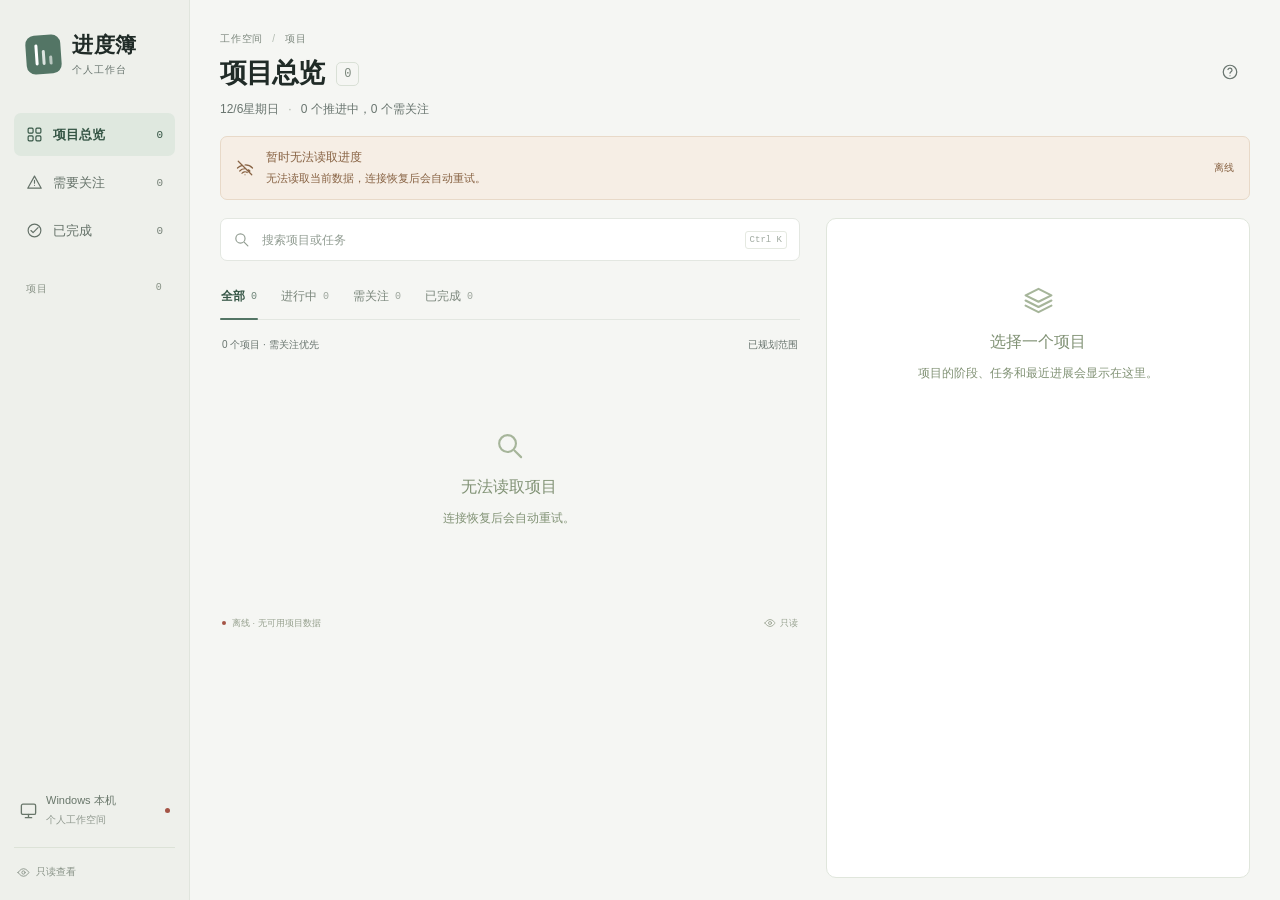
==== commit 70106ef6: "修复窄屏项目卡片横向溢出" ====
--- a/web/index.html
+++ b/web/index.html
@@ -110,8 +110,8 @@
 .filter-button.active::after { content: ''; position: absolute; bottom: -1px; height: 2px; left: 0; right: 0; background: var(--accent); border-radius: 3px; }
 .list-caption { color: #95a092; font-size: 10px; display: flex; align-items: center; justify-content: space-between; padding: 18px 2px 11px; flex: 0 0 auto; }
 .project-scroll { overflow: auto; scrollbar-width: thin; scrollbar-color: #d8dfd3 transparent; min-height: 0; padding: 1px 3px 8px 1px; }
-.project-list { display: grid; gap: 9px; }
-.project-row { position: relative; display: block; width: 100%; border: 1px solid #e3e7df; background: #fbfcf9; padding: 17px 16px 16px; border-radius: 9px; text-align: left; transition: border-color .15s, background .15s; }
+.project-list { display: grid; grid-template-columns: minmax(0, 1fr); gap: 9px; }
+.project-row { position: relative; display: block; width: 100%; min-width: 0; border: 1px solid #e3e7df; background: #fbfcf9; padding: 17px 16px 16px; border-radius: 9px; text-align: left; transition: border-color .15s, background .15s; }
 .project-row:hover { background: white; border-color: #bcccbc; }
 .project-row.selected { background: white; border-color: #9caf9d; box-shadow: 0 2px 7px #364b3406; }
 .project-row.selected::before { content: ''; position: absolute; left: -1px; top: 22px; bottom: 22px; width: 3px; border-radius: 0 3px 3px 0; background: var(--accent); }
@@ -468,7 +468,7 @@
     return {
       done: completed.length,
       total: tasks.length,
-      percent: tasks.length ? Math.round(completed.length / tasks.length * 100) : null,
+      percent: tasks.length ? Math.floor((2 * completed.length * 100 + tasks.length) / (2 * tasks.length)) : null,
       unplannedWaves: waves.filter(wave => wave.defined === false).length,
       pendingAcceptance: (project.acceptance === 'pending' ? 1 : 0)
         + waves.filter(wave => wave.acceptance === 'pending').length
@@ -661,7 +661,7 @@
     const current = project.currentWave === wave.id;
     const complete = summary.total > 0 && summary.done === summary.total;
     const expanded = state.openWaves.get(project.id)?.has(wave.id);
-    const caption = wave.acceptance === 'pending' ? '实施完成 · 待验收' : current ? '当前阶段' : wave.defined === false ? '后续计划' : complete ? '已完成' : '尚未开始';
+    const caption = wave.acceptance === 'pending' ? complete ? '实施完成 · 待验收' : '验收待确认' : current ? '当前阶段' : wave.defined === false ? '后续计划' : complete ? '已完成' : '尚未开始';
     return `<details class="wave ${current ? 'current' : ''}" data-wave="${esc(wave.id)}" data-owner="${esc(project.id)}" ${expanded ? 'open' : ''}>
       <summary aria-label="Wave ${index + 1} ${esc(wave.name)} ${summary.total ? `${summary.done}/${summary.total}` : '待细化'}"><span class="wave-number ${current ? 'current' : complete ? 'complete' : ''} ${wave.defined === false ? 'undefined' : ''}">${complete && !current ? icon('check') : String(index + 1).padStart(2, '0')}</span><span class="wave-title"><strong>${esc(wave.name)}</strong><small>${caption}</small></span><span class="wave-count ${summary.total ? '' : 'text'}">${summary.total ? `${summary.done} / ${summary.total}` : '待细化'}</span><span class="wave-chevron">${icon('chevronRight')}</span></summary>
       <div class="wave-body">${wave.tasks.length ? wave.tasks.map(task => `<a class="task-row" data-task="${esc(task.id)}" data-status="${esc(task.status)}" href="${taskLink(project, task)}" aria-label="查看任务：${esc(task.title)}，${esc(statusLabels[task.status] || task.status)}">${symbol(task.status)}<span class="task-name">${esc(task.title)}${task.status === 'active' ? '<small class="task-hint">正在推进</small>' : task.status === 'waiting' ? '<small class="task-hint">等待确认</small>' : ''}</span><span class="task-code">${esc(task.code)}</span>${icon('chevronRight', 'task-chevron')}</a>`).join('') : '<div class="wave-empty">这个阶段还没有拆分 Task，暂不计入已规划范围。</div>'}</div>
@@ -671,15 +671,16 @@
   function projectMarkup(project) {
     const summary = summarize(project);
     const ongoing = project.waves.flatMap(w => w.tasks).find(t => ['active', 'waiting', 'blocked'].includes(t.status));
+    const completeScope = summary.total > 0 && summary.done === summary.total && summary.unplannedWaves === 0;
     const focus = ongoing ? `<a class="focus-note ${esc(project.status)}" href="${taskLink(project, ongoing)}"><span class="focus-label">${project.status === 'blocked' ? '需要你确认' : '当前在做'}${icon('arrowUpRight')}</span><strong>${esc(project.blocker || ongoing.title)}</strong></a>`
       : project.status === 'blocked' && project.blocker ? `<div class="focus-note blocked"><span class="focus-label">当前阻塞</span><strong>${esc(project.blocker)}</strong></div>`
-      : summary.pendingAcceptance ? '<div class="focus-note review"><span class="focus-label">等待阶段验收</span><strong>实施工作已完成，可以查看本阶段的交付效果。</strong></div>' : '';
+      : summary.pendingAcceptance ? `<div class="focus-note review"><span class="focus-label">验收事项待确认</span><strong>${completeScope ? '实施工作已完成，可以查看本阶段的交付效果。' : '请查看待确认的验收事项与当前任务。'}</strong></div>` : '';
     return `<div class="detail-nav"><span class="desktop-detail-label">项目详情</span><a class="back-link mobile-back" href="#">${icon('arrowLeft')}全部项目</a><span class="detail-nav-end">${icon('eye')}只读</span></div>
       <div class="detail-content"><div class="detail-project-heading"><span class="project-icon ${esc(project.color)}">${icon(project.glyph)}</span><div class="detail-title-wrap"><h2 tabindex="-1">${esc(project.name)}</h2><span class="category-label">${esc(project.category)}</span></div>${statusTag(project.status)}</div>
       <p class="detail-description">${esc(project.description)}</p>
       <div class="metric-top"><span>已规划范围</span><div class="metric-ratio"><span>${summary.total ? `${summary.done} / ${summary.total} Task` : '尚未登记任务'}</span><strong>${summary.percent === null ? '—' : `${summary.percent}<small>%</small>`}</strong></div></div>
       ${progress(summary, project.name, 'detail-progress', project.status)}
-      <div class="scope-note ${summary.pendingAcceptance ? 'pending' : ''}">${icon(summary.pendingAcceptance ? 'clock' : 'layers')}<span>${summary.pendingAcceptance ? `${summary.pendingAcceptance} 个验收事项待确认，实施完成度已计入。` : summary.unplannedWaves ? `另有 ${summary.unplannedWaves} 个 Wave 待细化，以上仅统计已规划 Task。` : project.status === 'complete' ? '全部任务已完成，交付检查已通过。' : '按 Task 等权计量，子项不增加任务总数。'}</span></div>
+      <div class="scope-note ${summary.pendingAcceptance ? 'pending' : ''}">${icon(summary.pendingAcceptance ? 'clock' : 'layers')}<span>${summary.pendingAcceptance ? `${summary.pendingAcceptance} 个验收事项待确认；Task 完成度按已验证任务计算。${summary.unplannedWaves ? `另有 ${summary.unplannedWaves} 个 Wave 待细化。` : ''}` : summary.unplannedWaves ? `另有 ${summary.unplannedWaves} 个 Wave 待细化，以上仅统计已规划 Task。` : project.status === 'complete' ? '全部任务已完成，交付检查已通过。' : '按 Task 等权计量，子项不增加任务总数。'}</span></div>
       ${focus}
       <div class="section-heading"><h3>阶段与任务</h3><span>${String(project.waves.length).padStart(2, '0')} WAVES</span></div>
       <div class="wave-list">${project.waves.length ? project.waves.map((wave, index) => waveMarkup(project, wave, index)).join('') : '<div class="wave-empty">尚未登记阶段，项目上报后会在这里显示。</div>'}</div>
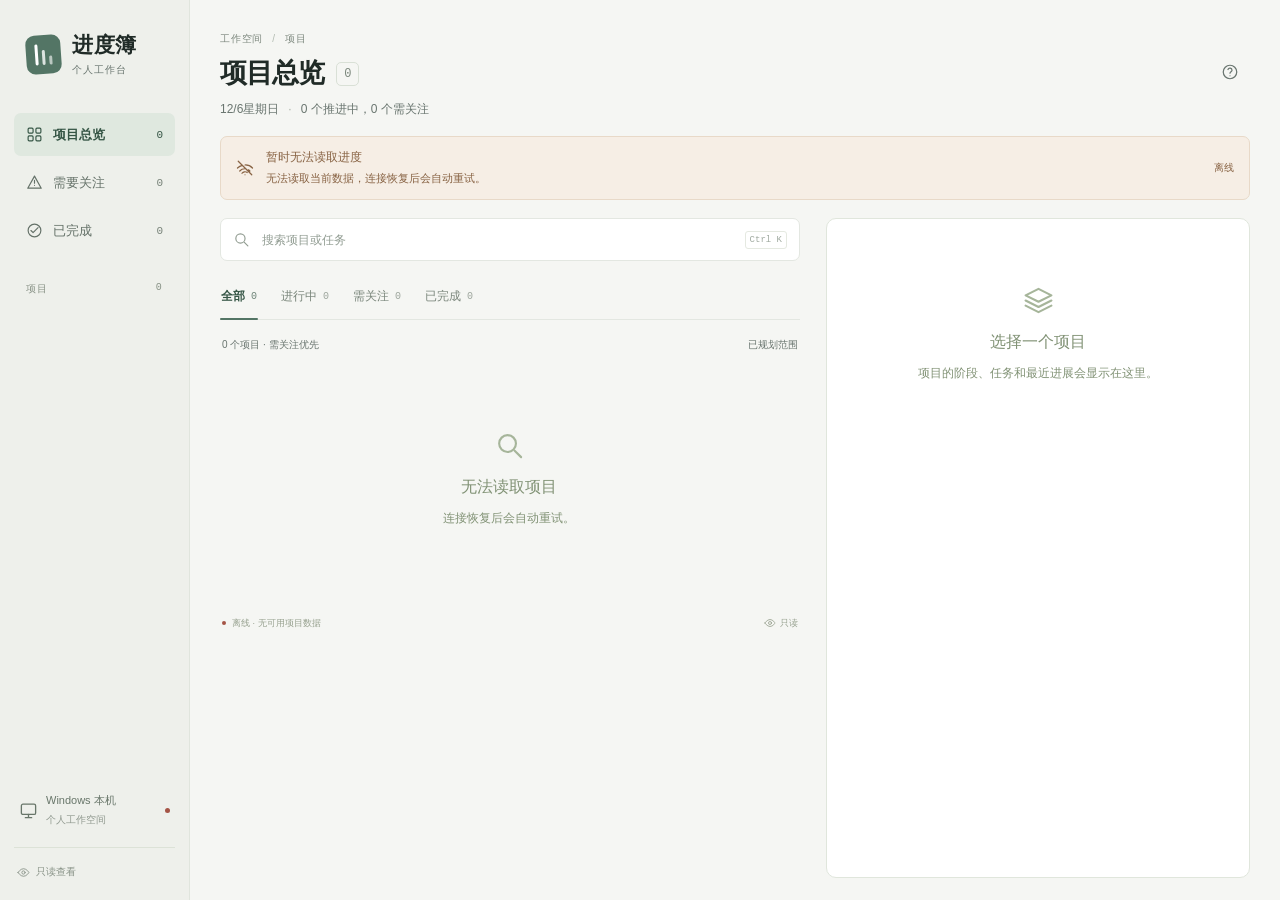
==== commit 8ef85127: "明确任务工作概述上报口径并保留详情分行" ====
--- a/web/index.html
+++ b/web/index.html
@@ -241,6 +241,7 @@
 .task-tags { display: flex; align-items: center; flex-wrap: wrap; gap: 9px; }
 .task-id { font: 11px var(--mono); color: #819073; background: #f1f5eb; border: 1px solid #e5ecdb; padding: 5px 6px; border-radius: 4px; }
 .task-copy { font-size: 12px; line-height: 1.95; color: #788a69; margin: 0; overflow-wrap: anywhere; }
+.task-copy, .task-update p { white-space: pre-line; }
 .task-update { background: #f3f7ee; border-radius: 7px; padding: 15px; margin-top: 24px; }
 .task-update .eyebrow { color: #9aab87; margin-bottom: 7px; }
 .task-update p { margin: 0; font-size: 12px; line-height: 1.9; color: #6d8658; overflow-wrap: anywhere; }
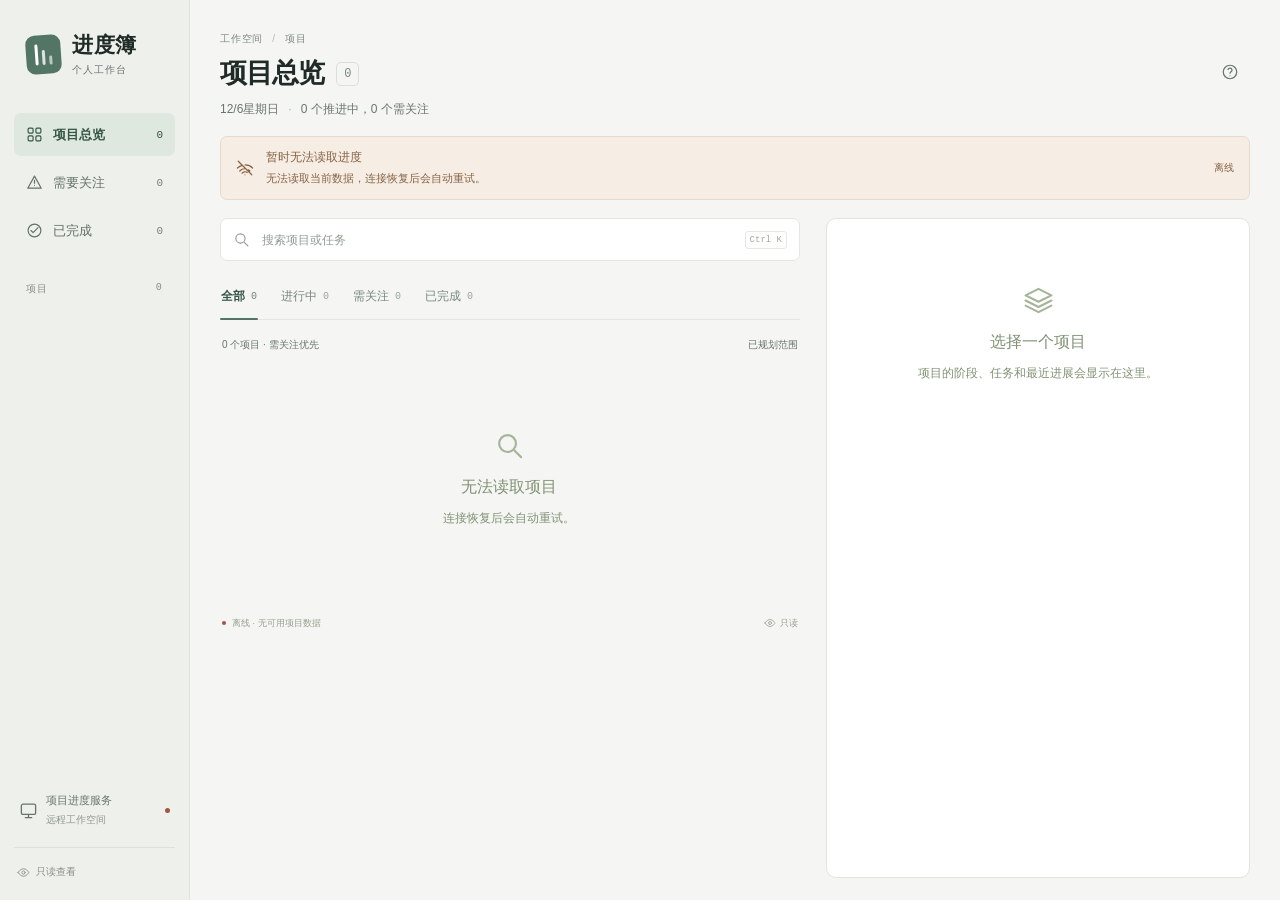
==== commit d8439c24: "准备MIT开源、主机脱敏、标准接入文档与dev发布检查" ====
--- a/web/index.html
+++ b/web/index.html
@@ -423,7 +423,7 @@
       <div class="side-section-label">项目<span id="side-project-count">0</span></div>
       <nav class="side-projects" aria-label="项目快捷入口" id="side-projects"></nav>
       <div class="sidebar-bottom">
-        <div class="source-machine"><span data-icon="monitor"></span><div>Windows 本机<small>个人工作空间</small></div><span class="source-dot" aria-hidden="true"></span></div>
+        <div class="source-machine"><span data-icon="monitor"></span><div>项目进度服务<small>远程工作空间</small></div><span class="source-dot" aria-hidden="true"></span></div>
         <div class="sidebar-foot"><span data-icon="eye"></span>只读查看</div>
       </div>
     </aside>
